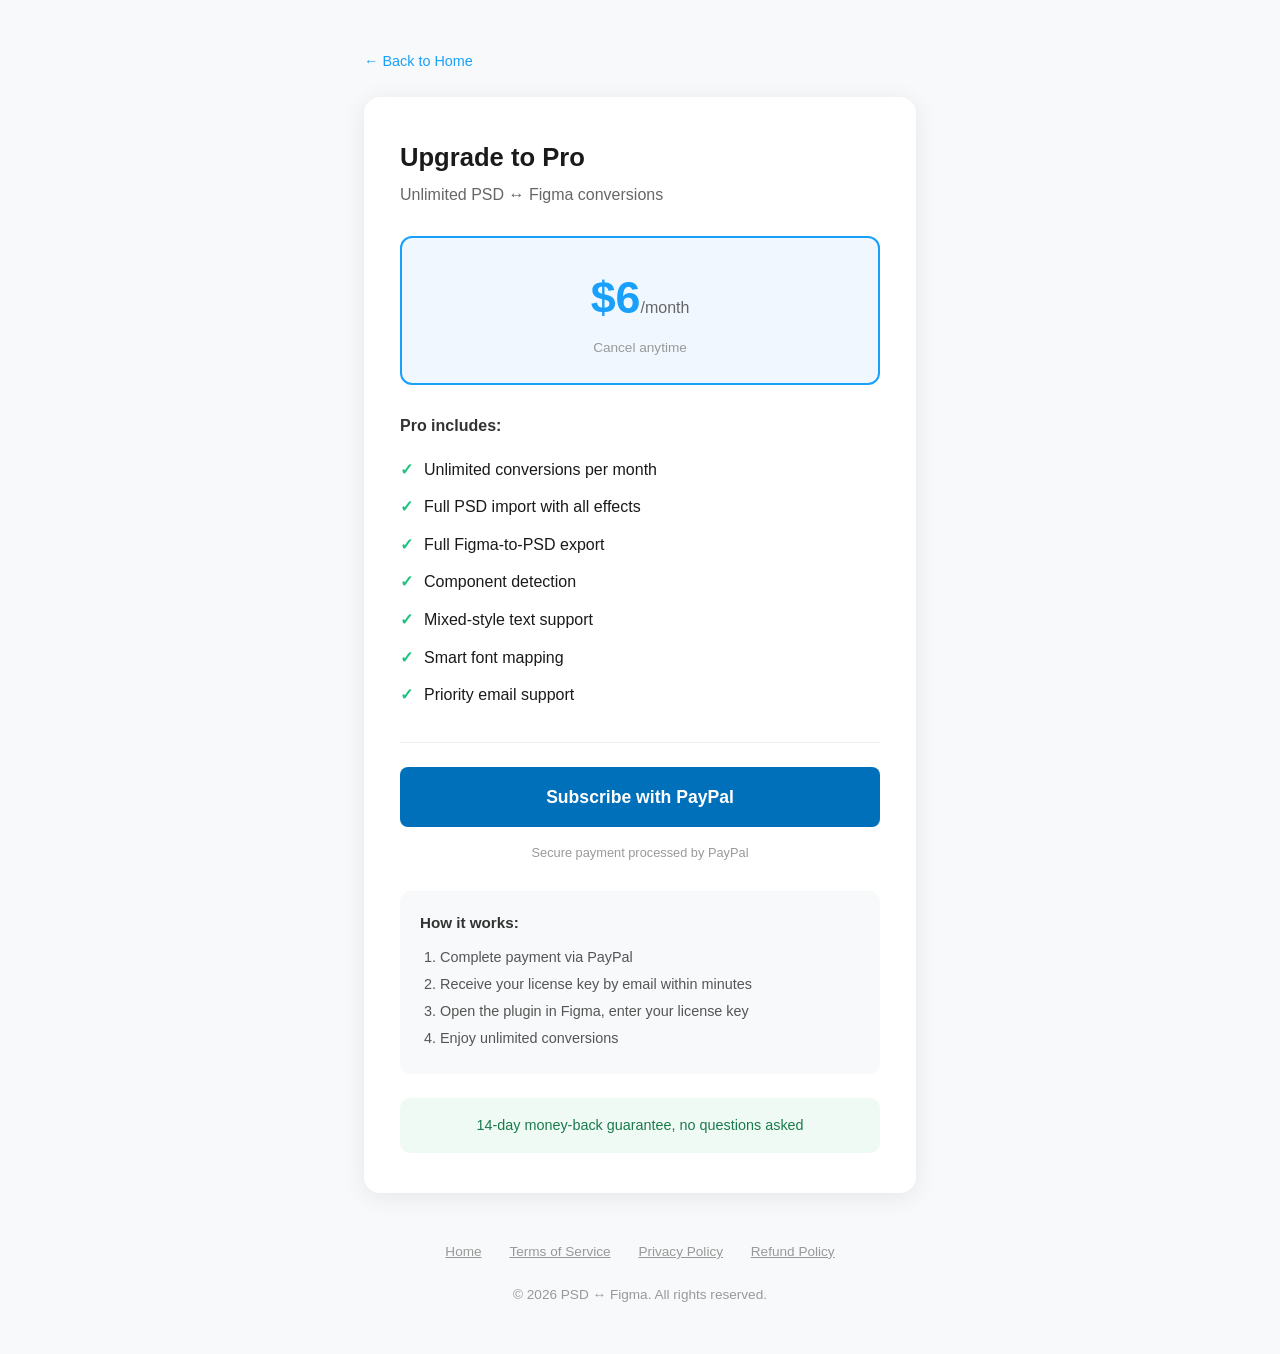
==== checkout.html @ f6157bb2 "feat: add checkout page for PayPal Pro subscription - New checkout.html with pricing, features, and " ====
<!DOCTYPE html>
<html lang="en">
<head>
<meta charset="UTF-8">
<meta name="viewport" content="width=device-width, initial-scale=1.0">
<title>Get Pro — PSD ↔ Figma</title>
<style>
*{margin:0;padding:0;box-sizing:border-box}
body{font-family:-apple-system,BlinkMacSystemFont,'Segoe UI',Roboto,sans-serif;color:#1a1a1a;line-height:1.6;background:#f8f9fa}
.container{max-width:600px;margin:0 auto;padding:48px 24px}
.card{background:#fff;border-radius:16px;padding:40px 36px;box-shadow:0 4px 24px rgba(0,0,0,0.08)}
.back{display:inline-block;color:#18A0FB;text-decoration:none;margin-bottom:24px;font-size:0.9rem}
.back:hover{text-decoration:underline}
h1{font-size:1.6rem;margin-bottom:4px}
.subtitle{color:#666;margin-bottom:28px}
.price-box{background:#f0f7ff;border:2px solid #18A0FB;border-radius:12px;padding:24px;text-align:center;margin-bottom:28px}
.price-box .amount{font-size:2.8rem;font-weight:700;color:#18A0FB}
.price-box .period{font-size:1rem;color:#666}
.price-box .note{font-size:0.85rem;color:#999;margin-top:4px}
.features{margin-bottom:28px}
.features h3{font-size:1rem;margin-bottom:12px;color:#333}
.features ul{list-style:none;padding:0}
.features li{padding:6px 0;padding-left:24px;position:relative}
.features li::before{content:"\2713";position:absolute;left:0;color:#1bc47d;font-weight:700}
.divider{border:none;border-top:1px solid #eee;margin:24px 0}
.paypal-btn{display:block;width:100%;padding:16px;background:#0070ba;color:#fff;border:none;border-radius:8px;font-size:1.1rem;font-weight:600;cursor:pointer;text-align:center;text-decoration:none}
.paypal-btn:hover{background:#005ea6}
.paypal-logo{height:20px;vertical-align:middle;margin-left:8px}
.secure{text-align:center;margin-top:16px;color:#999;font-size:0.8rem}
.how{margin-top:28px;padding:20px;background:#f8f9fa;border-radius:10px}
.how h3{font-size:0.95rem;margin-bottom:10px;color:#333}
.how ol{padding-left:20px;color:#555;font-size:0.9rem}
.how li{margin-bottom:4px}
.guarantee{text-align:center;margin-top:24px;padding:16px;background:#f0faf5;border-radius:10px;color:#1a7a4c;font-size:0.9rem}
footer{margin-top:48px;text-align:center;color:#999;font-size:0.85rem}
footer a{color:#999;margin:0 12px}
</style>
</head>
<body>
<div class="container">
<a href="index.html" class="back">&larr; Back to Home</a>
<div class="card">
<h1>Upgrade to Pro</h1>
<p class="subtitle">Unlimited PSD &harr; Figma conversions</p>

<div class="price-box">
<div class="amount">$6<span style="font-size:1rem;font-weight:400;color:#666">/month</span></div>
<div class="note">Cancel anytime</div>
</div>

<div class="features">
<h3>Pro includes:</h3>
<ul>
<li>Unlimited conversions per month</li>
<li>Full PSD import with all effects</li>
<li>Full Figma-to-PSD export</li>
<li>Component detection</li>
<li>Mixed-style text support</li>
<li>Smart font mapping</li>
<li>Priority email support</li>
</ul>
</div>

<hr class="divider">

<a href="https://www.paypal.com/paypalme/psd2figma" class="paypal-btn">Subscribe with PayPal</a>
<p class="secure">Secure payment processed by PayPal</p>

<div class="how">
<h3>How it works:</h3>
<ol>
<li>Complete payment via PayPal</li>
<li>Receive your license key by email within minutes</li>
<li>Open the plugin in Figma, enter your license key</li>
<li>Enjoy unlimited conversions</li>
</ol>
</div>

<div class="guarantee">14-day money-back guarantee, no questions asked</div>
</div>

<footer>
<a href="index.html">Home</a>
<a href="terms.html">Terms of Service</a>
<a href="privacy.html">Privacy Policy</a>
<a href="refund.html">Refund Policy</a>
<br><br>
&copy; 2026 PSD &harr; Figma. All rights reserved.
</footer>
</div>
</body>
</html>
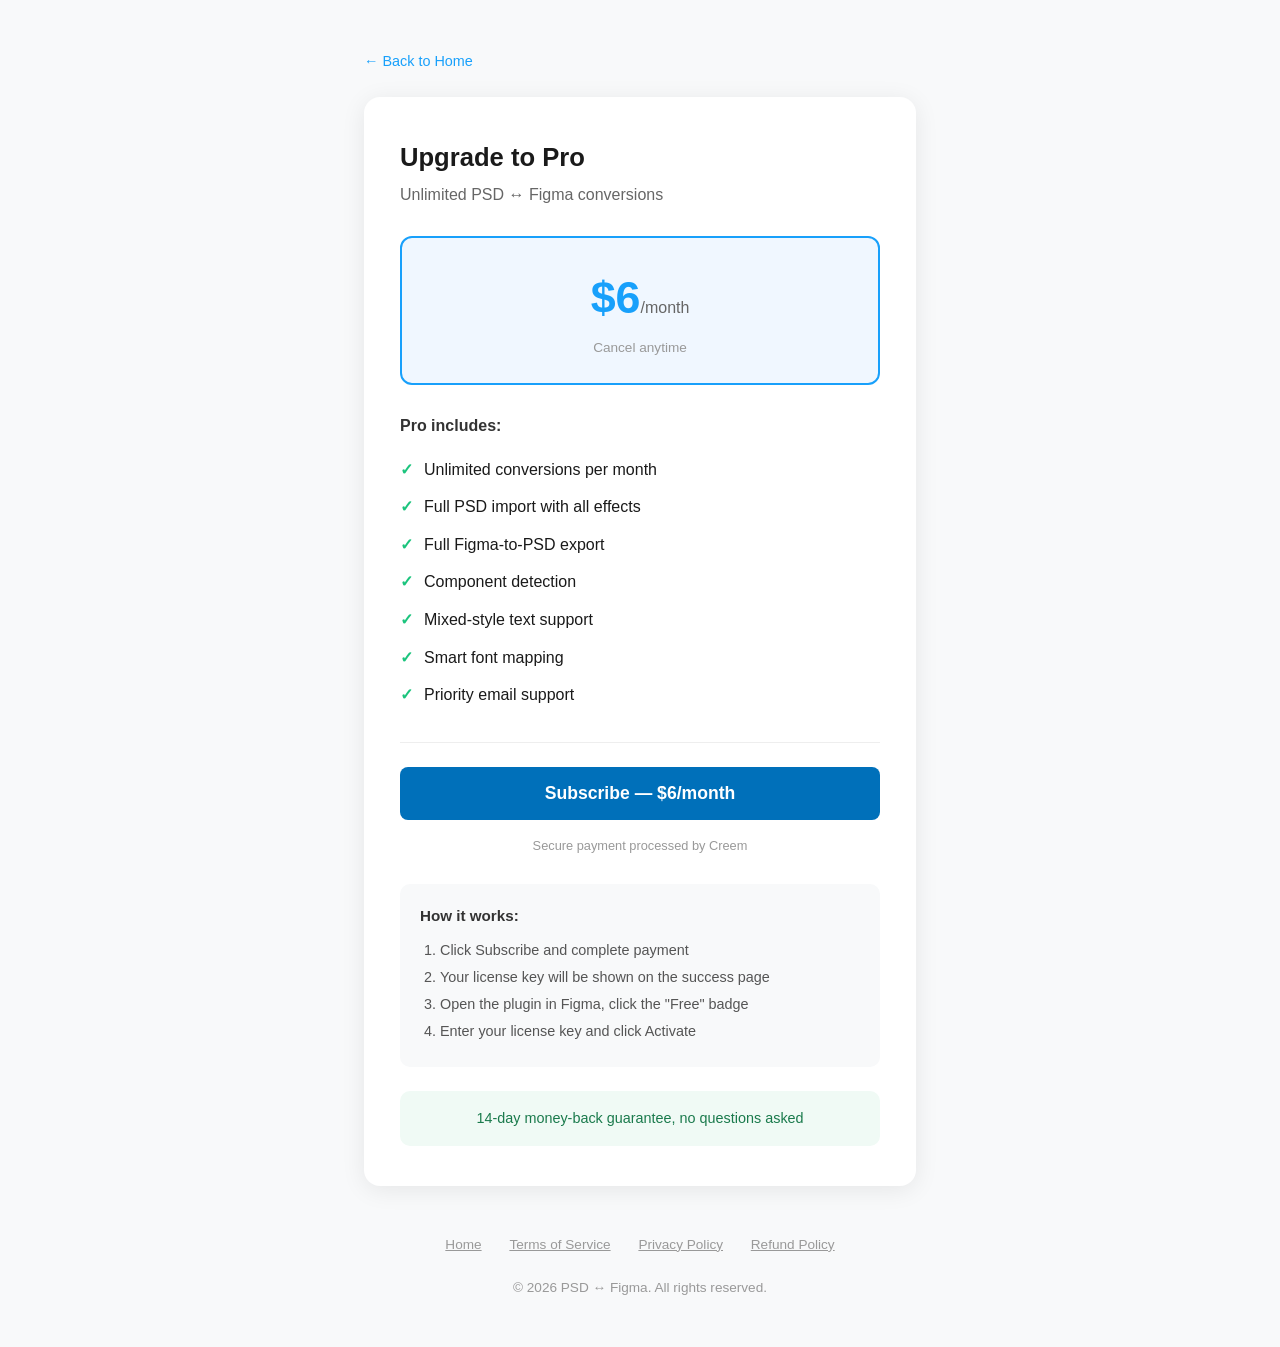
==== commit 248c7a63: "Replace PayPal with Creem checkout, add success page - checkout.html: PayPal button → Creem checkout" ====
--- a/checkout.html
+++ b/checkout.html
@@ -63,18 +63,42 @@
 
 <hr class="divider">
 
-<a href="https://www.paypal.com/paypalme/psd2figma" class="paypal-btn">Subscribe with PayPal</a>
-<p class="secure">Secure payment processed by PayPal</p>
+<button onclick="startCheckout()" class="paypal-btn" id="checkout-btn">Subscribe — $6/month</button>
+<p class="secure">Secure payment processed by Creem</p>
 
 <div class="how">
 <h3>How it works:</h3>
 <ol>
-<li>Complete payment via PayPal</li>
-<li>Receive your license key by email within minutes</li>
-<li>Open the plugin in Figma, enter your license key</li>
-<li>Enjoy unlimited conversions</li>
+<li>Click Subscribe and complete payment</li>
+<li>Your license key will be shown on the success page</li>
+<li>Open the plugin in Figma, click the "Free" badge</li>
+<li>Enter your license key and click Activate</li>
 </ol>
 </div>
+
+<script>
+async function startCheckout() {
+  const btn = document.getElementById('checkout-btn');
+  btn.textContent = 'Redirecting...';
+  btn.style.opacity = '0.7';
+  try {
+    const resp = await fetch('https://psd2figma-api.1856601.workers.dev/checkout/create', {
+      method: 'POST',
+      headers: { 'Content-Type': 'application/json' },
+    });
+    const data = await resp.json();
+    if (data.checkout_url) {
+      window.location.href = data.checkout_url;
+    } else {
+      btn.textContent = 'Error — please try again';
+      btn.style.opacity = '1';
+    }
+  } catch {
+    btn.textContent = 'Error — please try again';
+    btn.style.opacity = '1';
+  }
+}
+</script>
 
 <div class="guarantee">14-day money-back guarantee, no questions asked</div>
 </div>
